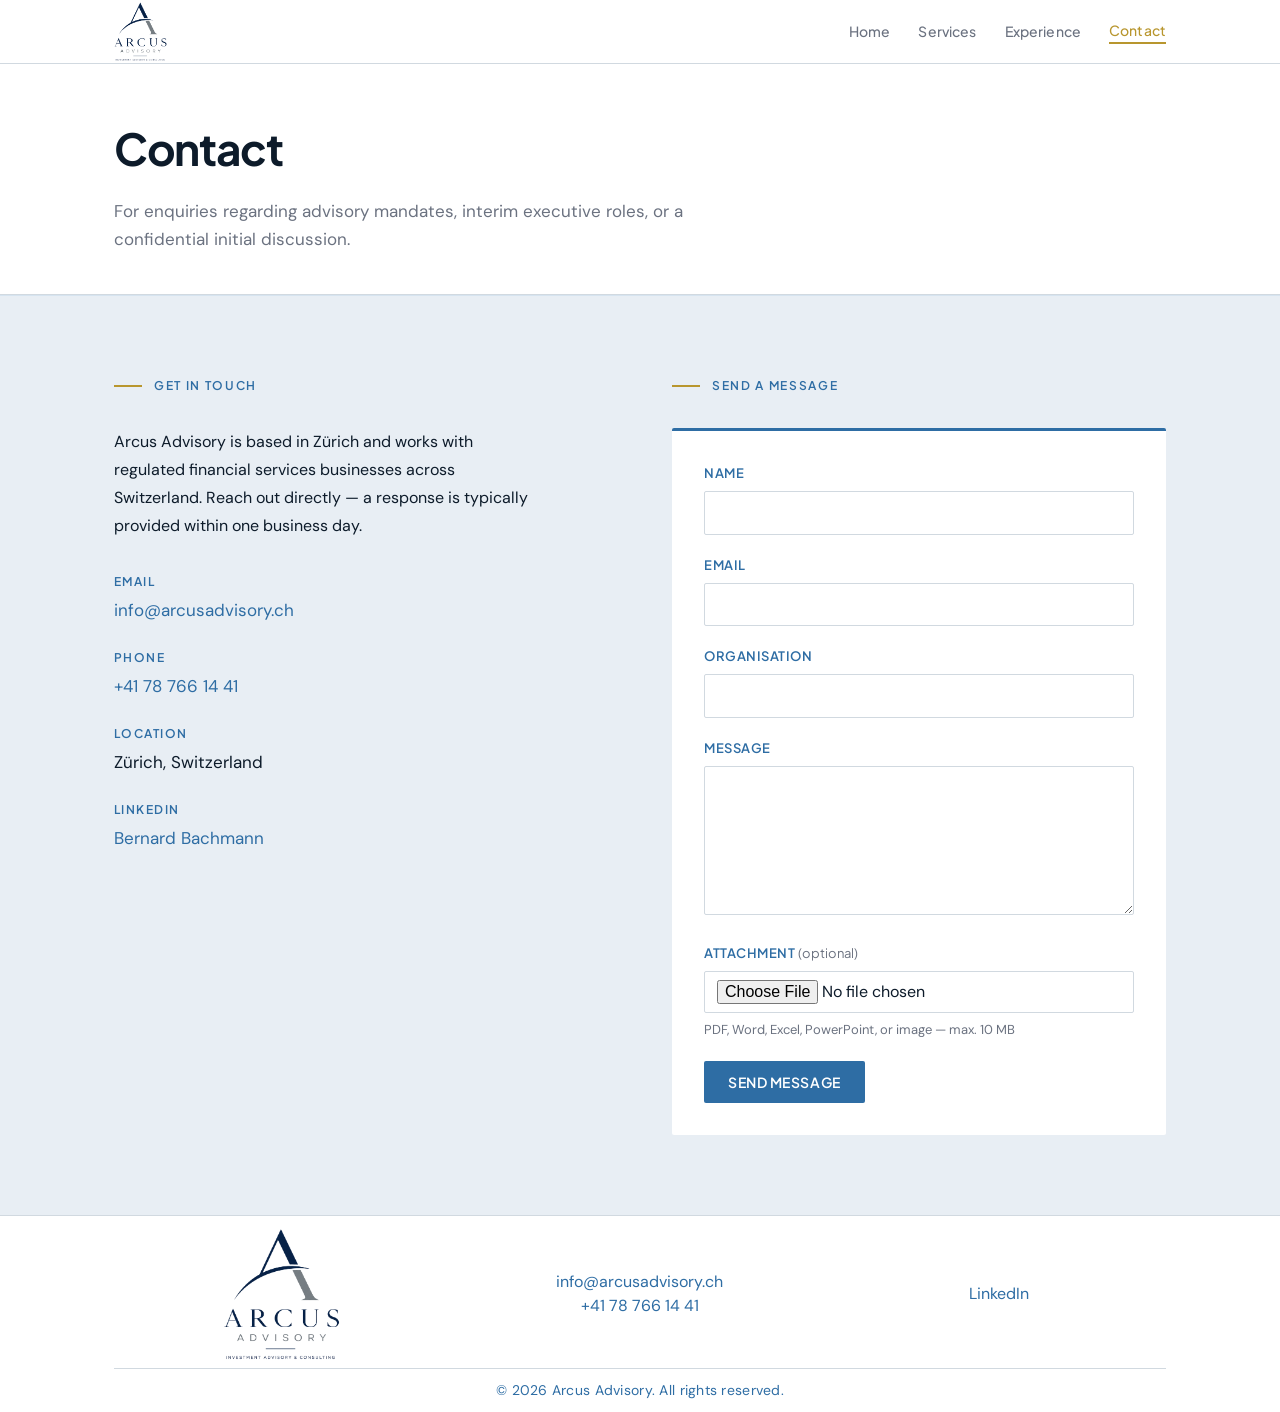
==== contact.html @ 30afb854 "Fix LinkedIn links across all site pages Update footer and contact LinkedIn URLs so visitors are dir" ====
<!DOCTYPE html>
<html lang="en">
<head>
  <meta charset="UTF-8">
  <meta name="viewport" content="width=device-width, initial-scale=1.0">
  <meta name="description" content="Contact Arcus Advisory — Investment advisory and interim executive services in Zürich, Switzerland.">
  <title>Contact — Arcus Advisory</title>
  <link rel="stylesheet" href="style.css">
</head>
<body>

  <header class="site-header">
    <div class="header-inner">
      <a href="index.html" class="logo-link" aria-label="Arcus Advisory — Home">
        <img src="arcus-logo.png" alt="Arcus Advisory" class="logo"
             onerror="this.style.display='none'; this.nextElementSibling.style.display='block';">
        <span class="logo-fallback" style="display:none;">Arcus Advisory</span>
      </a>
      <nav class="site-nav" aria-label="Main navigation">
        <a href="index.html">Home</a>
        <a href="services.html">Services</a>
        <a href="cv.html">Experience</a>
        <a href="contact.html" class="active">Contact</a>
      </nav>
    </div>
  </header>

  <main>

    <section class="contact-title-section">
      <div class="container">
        <h1 class="contact-title">Contact</h1>
        <p class="contact-subtitle">For enquiries regarding advisory mandates, interim executive roles, or a confidential initial discussion.</p>
      </div>
    </section>

    <section class="bg-pale">
      <div class="container">
        <div class="contact-grid">

          <div class="contact-details">
            <p class="section-label">Get in Touch</p>
            <p class="contact-intro">Arcus Advisory is based in Zürich and works with regulated financial services businesses across Switzerland. Reach out directly — a response is typically provided within one business day.</p>

            <dl class="contact-list">
              <div class="contact-item">
                <dt>Email</dt>
                <dd><a href="mailto:info@arcusadvisory.ch">info@arcusadvisory.ch</a></dd>
              </div>
              <div class="contact-item">
                <dt>Phone</dt>
                <dd><a href="tel:+41787661441">+41 78 766 14 41</a></dd>
              </div>
              <div class="contact-item">
                <dt>Location</dt>
                <dd>Zürich, Switzerland</dd>
              </div>
              <div class="contact-item">
                <dt>LinkedIn</dt>
                <dd><a href="https://www.linkedin.com/public-profile/settings/?trk=d_flagship3_profile_self_view_public_profile&lipi=urn%3Ali%3Apage%3Ad_flagship3_profile_view_base%3BTIDqqhVWRESHjg764VDdoQ%3D%3D" target="_blank" rel="noopener noreferrer">Bernard Bachmann</a></dd>
              </div>
            </dl>
          </div>

          <div class="contact-form-wrap">
            <p class="section-label">Send a Message</p>
            <form class="contact-form" id="contact-form" method="post" enctype="multipart/form-data" novalidate>
              <div class="form-row">
                <label for="name">Name</label>
                <input type="text" id="name" name="name" required autocomplete="name">
              </div>
              <div class="form-row">
                <label for="email">Email</label>
                <input type="email" id="email" name="email" required autocomplete="email">
              </div>
              <div class="form-row">
                <label for="organisation">Organisation</label>
                <input type="text" id="organisation" name="organisation" autocomplete="organization">
              </div>
              <div class="form-row">
                <label for="message">Message</label>
                <textarea id="message" name="message" rows="6" required></textarea>
              </div>
              <div class="form-row">
                <label for="attachment">Attachment <span class="form-optional">(optional)</span></label>
                <input type="file" id="attachment" name="attachment" accept=".pdf,.doc,.docx,.xls,.xlsx,.ppt,.pptx,.txt,.png,.jpg,.jpeg">
                <p class="form-hint">PDF, Word, Excel, PowerPoint, or image — max. 10 MB</p>
              </div>
              <p class="form-status" id="form-status" role="status" aria-live="polite" hidden></p>
              <button type="submit" class="form-submit" id="form-submit">Send message</button>
            </form>
          </div>

        </div>
      </div>
    </section>

  </main>

  <footer class="site-footer">
    <div class="container">
      <div class="footer-grid">
        <div class="footer-col">
          <img src="arcus-logo.png" alt="Arcus Advisory" class="logo"
               onerror="this.style.display='none'; this.nextElementSibling.style.display='block';">
          <span class="logo-fallback" style="display:none;">Arcus Advisory</span>
        </div>
        <div class="footer-col">
          <p><a href="mailto:info@arcusadvisory.ch">info@arcusadvisory.ch</a></p>
          <p><a href="tel:+41787661441">+41 78 766 14 41</a></p>
        </div>
        <div class="footer-col">
          <p><a href="https://www.linkedin.com/public-profile/settings/?trk=d_flagship3_profile_self_view_public_profile&lipi=urn%3Ali%3Apage%3Ad_flagship3_profile_view_base%3BTIDqqhVWRESHjg764VDdoQ%3D%3D" target="_blank" rel="noopener noreferrer">LinkedIn</a></p>
        </div>
      </div>
      <div class="footer-bottom">
        <p>© 2026 Arcus Advisory. All rights reserved.</p>
      </div>
    </div>
  </footer>

  <script>
    (function () {
      var endpoint = 'https://formsubmit.co/ajax/info@arcusadvisory.ch';
      var form = document.getElementById('contact-form');
      var submitBtn = document.getElementById('form-submit');
      var statusEl = document.getElementById('form-status');
      var fileInput = document.getElementById('attachment');
      var maxFileSize = 10 * 1024 * 1024;

      form.addEventListener('submit', function (e) {
        e.preventDefault();

        statusEl.hidden = true;
        statusEl.className = 'form-status';

        if (fileInput.files[0] && fileInput.files[0].size > maxFileSize) {
          showStatus('File must be 10 MB or smaller.', 'error');
          return;
        }

        var formData = new FormData(form);
        formData.append('_subject', 'Arcus Advisory — website enquiry');
        formData.append('_captcha', 'false');
        formData.append('_template', 'table');

        setLoading(true);

        fetch(endpoint, {
          method: 'POST',
          body: formData,
          headers: { Accept: 'application/json' }
        })
          .then(function (response) {
            return response.json().then(function (data) {
              if (response.ok && (data.success === 'true' || data.success === true)) {
                form.reset();
                showStatus('Thank you. Your message has been sent — we will respond within one business day.', 'success');
              } else {
                showStatus(data.message || 'Something went wrong. Please try again or email info@arcusadvisory.ch directly.', 'error');
              }
            });
          })
          .catch(function () {
            showStatus('Unable to send at this time. Please email info@arcusadvisory.ch directly.', 'error');
          })
          .finally(function () {
            setLoading(false);
          });
      });

      function showStatus(message, type) {
        statusEl.textContent = message;
        statusEl.className = 'form-status form-status--' + type;
        statusEl.hidden = false;
      }

      function setLoading(loading) {
        submitBtn.disabled = loading;
        submitBtn.textContent = loading ? 'Sending…' : 'Send message';
      }
    })();
  </script>

</body>
</html>
---- style.css ----
@import url('https://fonts.googleapis.com/css2?family=DM+Sans:ital,opsz,wght@0,9..40,400;0,9..40,500;0,9..40,600;1,9..40,400&family=Inter:wght@400;500;600&family=Plus+Jakarta+Sans:ital,wght@0,400;0,500;0,600;0,700;1,400&display=swap');

:root {
  --navy: #0D1B2A;
  --black: #000000;
  --steel: #2E6DA4;
  --steel-light: #4A8BC4;
  --pale: #E8EEF4;
  --pale-blue: #D6E4F0;
  --white: #FFFFFF;
  --gold: #B8962E;
  --gold-light: #D4AF5A;
  --grey-text: #6B7280;
  --grey-light: #9CA3AF;
  --rule: #D1D9E0;
}

*,
*::before,
*::after {
  box-sizing: border-box;
  margin: 0;
  padding: 0;
}

html {
  scroll-behavior: smooth;
}

body {
  font-family: 'DM Sans', sans-serif;
  font-weight: 400;
  font-size: 1rem;
  line-height: 1.65;
  color: var(--navy);
  background-color: var(--white);
  -webkit-font-smoothing: antialiased;
}

img {
  max-width: 100%;
  display: block;
}

a {
  color: var(--steel);
  text-decoration: none;
  transition: color 0.2s ease;
}

a:hover {
  color: var(--gold);
}

.container {
  max-width: 1100px;
  margin: 0 auto;
  padding-left: 24px;
  padding-right: 24px;
}

/* ── Typography ── */

.section-label {
  font-family: 'Plus Jakarta Sans', sans-serif;
  font-size: 0.75rem;
  font-weight: 600;
  letter-spacing: 0.14em;
  text-transform: uppercase;
  color: var(--steel);
  margin-bottom: 2rem;
  display: flex;
  align-items: center;
  gap: 0.75rem;
}

.section-label::before {
  content: '';
  display: block;
  width: 28px;
  height: 2px;
  background-color: var(--gold);
  flex-shrink: 0;
}

.credential-row {
  font-family: 'Plus Jakarta Sans', sans-serif;
  font-size: 0.75rem;
  font-weight: 600;
  letter-spacing: 0.12em;
  text-transform: uppercase;
  color: var(--steel);
}

.credential-row .sep {
  color: var(--gold);
}

/* ── Header ── */

.site-header {
  position: sticky;
  top: 0;
  z-index: 100;
  background-color: var(--white);
  height: 64px;
  border-bottom: 1px solid var(--rule);
}

.header-inner {
  max-width: 1100px;
  margin: 0 auto;
  padding: 0 24px;
  height: 100%;
  display: flex;
  align-items: center;
  justify-content: space-between;
}

.logo-link {
  display: flex;
  align-items: center;
  flex-shrink: 0;
}

.logo-link:hover {
  opacity: 0.88;
}

img.logo {
  height: 60px;
  width: auto;
  object-fit: contain;
  filter: none;
}
/* Logo shown in original colors on white header. */

.logo-fallback {
  font-family: 'Plus Jakarta Sans', sans-serif;
  font-size: 1rem;
  font-weight: 600;
  color: var(--navy);
  letter-spacing: 0.04em;
  text-transform: uppercase;
}

.site-nav {
  display: flex;
  align-items: center;
  gap: 1.75rem;
}

.site-nav a {
  font-family: 'Plus Jakarta Sans', sans-serif;
  font-size: 0.875rem;
  font-weight: 500;
  color: var(--grey-text);
  letter-spacing: 0.01em;
}

.site-nav a:hover {
  color: var(--navy);
}

.site-nav a.active {
  color: var(--gold);
  box-shadow: inset 0 -2px 0 var(--gold);
  padding-bottom: 2px;
}

.site-nav .nav-disabled {
  font-family: 'Plus Jakarta Sans', sans-serif;
  font-size: 0.875rem;
  font-weight: 500;
  color: #B8BEC8;
  cursor: default;
  letter-spacing: 0.01em;
}

/* ── Sections ── */

section {
  padding: 80px 0;
}

section.bg-pale {
  background-color: var(--pale);
  border-top: 1px solid var(--pale-blue);
}

section.offer-section {
  padding: calc(80px - 1cm) 0;
}

section.offer-section--bg {
  position: relative;
  overflow: hidden;
  background-color: var(--white);
  border-top: none;
}

section.offer-section--bg::after {
  content: '';
  position: absolute;
  inset: 0;
  background-image: url('zuri-west.jpg');
  background-size: 120%;
  background-position: center 36%;
  background-repeat: no-repeat;
  filter: grayscale(1) brightness(1.12) contrast(1.2);
  z-index: 0;
}

section.offer-section--bg::before {
  content: '';
  position: absolute;
  inset: 0;
  z-index: 1;
  background: rgba(255, 255, 255, 0.08);
}

section.offer-section--bg .container {
  position: relative;
  z-index: 2;
}

section.bg-white {
  background-color: var(--white);
}

/* ── Hero ── */

.hero-clean {
  background-color: var(--white);
  padding: calc(28px + 1cm) 0 calc(20px + 1cm);
  border-bottom: 1px solid var(--rule);
}

.hero-inner {
  display: grid;
  grid-template-columns: repeat(3, 1fr);
  gap: 1.1rem;
  align-items: center;
}

.hero-logo-col {
  display: flex;
  align-items: center;
  justify-content: flex-start;
  grid-column: 1;
  padding-right: calc(1.5rem + 0.5cm);
}

.hero-logo {
  width: 100%;
  max-width: 364px;
  height: auto;
  object-fit: contain;
  object-position: left center;
}

.hero-logo-fallback {
  font-family: 'Inter', sans-serif;
  font-size: clamp(2rem, 4vw, 3rem);
  font-weight: 600;
  color: var(--gold);
  letter-spacing: -0.02em;
}

.hero-content-col {
  grid-column: 2 / 4;
  padding-right: 0;
  padding-left: calc(1.5rem + 0.5cm);
}

.hero-intro {
  font-family: 'Inter', sans-serif;
  font-size: clamp(1.1875rem, 2.35vw, 1.4375rem);
  font-weight: 400;
  line-height: 1.75;
  color: var(--grey-text);
  text-align: justify;
  hyphens: none;
  -webkit-hyphens: none;
  -ms-hyphens: none;
}

.hero-emphasis {
  font-weight: 700;
  color: var(--navy);
}

@media (prefers-reduced-motion: no-preference) {
  .hero-logo-col {
    animation: fadeInUp 0.8s ease both;
  }

  .hero-content-col {
    animation: fadeInUp 0.8s ease 0.15s both;
  }
}

@keyframes fadeInUp {
  from {
    opacity: 0;
    transform: translateY(20px);
  }
  to {
    opacity: 1;
    transform: translateY(0);
  }
}

/* ── Offer columns ── */

.offer-grid {
  display: grid;
  grid-template-columns: repeat(3, 1fr);
  gap: 1.1rem;
}

.offer-col {
  background: var(--white);
  padding: 2.2rem 1.5rem;
  border: 0.5px solid #b8c0ca;
  border-radius: 2px;
  display: flex;
  flex-direction: column;
  min-height: 460px;
}

.offer-col:nth-child(2) {
  border-color: #b8c0ca;
}

.offer-col h3 {
  font-family: 'Plus Jakarta Sans', sans-serif;
  font-size: 1.45rem;
  font-weight: 600;
  color: var(--navy);
  margin-bottom: 1rem;
  letter-spacing: -0.01em;
  min-height: 3.3rem;
  line-height: 1.3;
}

.offer-icon {
  width: 50px;
  height: 50px;
  margin-bottom: 1.25rem;
  color: var(--steel);
}

.offer-col:nth-child(2) .offer-icon {
  color: var(--gold);
}

.offer-col:nth-child(3) .offer-icon {
  color: var(--steel-light);
}

.offer-col ul {
  list-style: none;
  margin-top: 0.25rem;
}

.offer-col li {
  font-size: 1rem;
  color: var(--navy);
  padding: 0.35rem 0;
  padding-left: 1rem;
  position: relative;
  line-height: 1.45;
}

.offer-col li::before {
  content: '·';
  position: absolute;
  left: 0;
  color: var(--gold);
  font-weight: 700;
  font-size: 1.35rem;
  line-height: 1;
  top: 0.15rem;
}

/* ── Why Me ── */

.why-list {
  list-style: none;
}

.why-list li {
  border-left: 3px solid var(--steel);
  padding-left: 1.5rem;
  margin-bottom: 2rem;
  font-size: 1.0625rem;
  line-height: 1.7;
  color: var(--navy);
}

.why-list li:nth-child(even) {
  border-left-color: var(--gold);
}

.why-list li:last-child {
  margin-bottom: 0;
}

.accent {
  color: var(--gold);
  font-weight: 600;
}

/* ── How I Work ── */

.how-text {
  font-size: 1.0625rem;
  line-height: 1.75;
  color: var(--navy);
  max-width: 720px;
  margin-bottom: 1.5rem;
}

.text-link {
  font-family: 'Plus Jakarta Sans', sans-serif;
  font-size: 0.9375rem;
  font-weight: 600;
  color: var(--steel);
  border-bottom: 1px solid var(--gold);
  transition: color 0.2s ease, border-color 0.2s ease;
}

.text-link:hover {
  color: var(--gold);
  border-bottom-color: var(--steel);
}

/* ── Footer ── */

.site-footer {
  background-color: var(--white);
  color: var(--steel);
  padding: 12px 0 0;
  border-top: 1px solid var(--rule);
}

.footer-grid {
  display: grid;
  grid-template-columns: 1fr 1fr 1fr;
  gap: 1.5rem;
  padding-bottom: 8px;
  align-items: center;
}

.footer-grid--home {
  display: grid;
  grid-template-columns: repeat(4, 1fr);
  align-items: center;
  justify-items: center;
  gap: 1.5rem;
}

.footer-item {
  display: flex;
  align-items: center;
  justify-content: center;
  text-align: center;
  font-size: 1rem;
  line-height: 1.45;
}

.footer-item a {
  color: var(--steel);
  white-space: nowrap;
}

.footer-item a:hover {
  color: var(--navy);
}

.footer-logo {
  flex-shrink: 0;
}

footer img.logo {
  height: 132px;
  filter: none;
}

.footer-tagline {
  font-size: 0.8125rem;
  color: var(--steel);
  margin-top: 0;
  letter-spacing: 0.02em;
}

.footer-col p,
.footer-col a {
  font-size: 1rem;
  color: var(--steel);
  line-height: 1.45;
  white-space: nowrap;
}

.footer-col {
  display: flex;
  flex-direction: column;
  justify-content: center;
  align-items: center;
  text-align: center;
}

.footer-col a:hover {
  color: var(--navy);
}

.footer-bottom {
  border-top: 1px solid var(--rule);
  padding: 10px 0;
  text-align: center;
  font-size: 0.875rem;
  color: var(--steel);
  letter-spacing: 0.02em;
  white-space: nowrap;
}

/* ── Services Page ── */

.services-title-section {
  padding: 48px 0 40px;
  background-color: var(--white);
  border-bottom: 1px solid var(--rule);
}

.services-title {
  font-family: 'Plus Jakarta Sans', sans-serif;
  font-size: clamp(2rem, 4vw, 2.75rem);
  font-weight: 700;
  letter-spacing: -0.03em;
  color: var(--navy);
  margin-bottom: 0.75rem;
}

.services-subtitle {
  font-size: 1.0625rem;
  color: var(--grey-text);
  max-width: 720px;
  line-height: 1.7;
}

.services-overview-section {
  padding: 48px 0;
  background-image:
    linear-gradient(
      to bottom,
      rgba(255, 255, 255, 0.8),
      rgba(255, 255, 255, 0.8)
    ),
    url('stairs.jpg');
  background-size: cover;
  background-position: center 46%;
  background-repeat: no-repeat;
}

.services-overview {
  list-style: none;
  counter-reset: service-counter;
  max-width: 900px;
}

.services-overview li {
  counter-increment: service-counter;
  border-bottom: 1px solid var(--rule);
  padding: 0.85rem 0;
  display: flex;
  align-items: baseline;
  gap: 1rem;
}

.services-overview li:first-child {
  border-top: 1px solid var(--rule);
}

.services-overview li::before {
  content: counter(service-counter, decimal-leading-zero);
  font-family: 'Plus Jakarta Sans', sans-serif;
  font-size: 0.8125rem;
  font-weight: 600;
  color: var(--steel);
  flex-shrink: 0;
  width: 1.5rem;
}

.services-overview a {
  font-size: 1rem;
  color: var(--navy);
  line-height: 1.5;
}

.services-overview a:hover {
  color: var(--steel);
}

.service-block {
  padding: 2.25rem 0;
  border-bottom: 1px solid var(--rule);
  scroll-margin-top: 80px;
}

.service-block:first-of-type {
  padding-top: 0;
}

.service-block:last-of-type {
  border-bottom: none;
}

.service-name {
  font-family: 'Plus Jakarta Sans', sans-serif;
  font-size: 1.25rem;
  font-weight: 600;
  color: var(--navy);
  letter-spacing: -0.01em;
  margin-bottom: 0.75rem;
}

.service-body {
  font-size: 1rem;
  line-height: 1.75;
  color: var(--navy);
  max-width: 900px;
}

.services-cta {
  margin-top: 2.5rem;
  font-size: 1rem;
  color: var(--grey-text);
}

/* ── Contact Page ── */

.contact-title-section {
  padding: 48px 0 40px;
  background-color: var(--white);
  border-bottom: 1px solid var(--rule);
}

.contact-title {
  font-family: 'Plus Jakarta Sans', sans-serif;
  font-size: clamp(2rem, 4vw, 2.75rem);
  font-weight: 700;
  letter-spacing: -0.03em;
  color: var(--navy);
  margin-bottom: 0.75rem;
}

.contact-subtitle {
  font-size: 1.0625rem;
  color: var(--grey-text);
  max-width: 640px;
  line-height: 1.7;
}

.contact-grid {
  display: grid;
  grid-template-columns: 1fr 1fr;
  gap: 4rem;
  align-items: start;
}

.contact-intro {
  font-size: 1rem;
  line-height: 1.75;
  color: var(--navy);
  margin-bottom: 2rem;
  max-width: 420px;
}

.contact-list {
  display: flex;
  flex-direction: column;
  gap: 1.5rem;
}

.contact-item dt {
  font-family: 'Plus Jakarta Sans', sans-serif;
  font-size: 0.75rem;
  font-weight: 600;
  letter-spacing: 0.12em;
  text-transform: uppercase;
  color: var(--steel);
  margin-bottom: 0.25rem;
}

.contact-item dd {
  font-size: 1.0625rem;
  color: var(--navy);
}

.contact-item a {
  color: var(--steel);
}

.contact-item a:hover {
  color: var(--gold);
}

.contact-form {
  background: var(--white);
  padding: 2rem;
  border-top: 3px solid var(--steel);
  border-radius: 2px;
}

.form-row {
  margin-bottom: 1.25rem;
}

.form-row label {
  display: block;
  font-family: 'Plus Jakarta Sans', sans-serif;
  font-size: 0.8125rem;
  font-weight: 600;
  letter-spacing: 0.04em;
  text-transform: uppercase;
  color: var(--steel);
  margin-bottom: 0.4rem;
}

.form-row input,
.form-row textarea,
.form-row input[type="file"] {
  width: 100%;
  font-family: 'DM Sans', sans-serif;
  font-size: 1rem;
  color: var(--navy);
  background: var(--white);
  border: 1px solid var(--rule);
  border-radius: 2px;
  padding: 0.65rem 0.75rem;
  transition: border-color 0.2s ease;
}

.form-row input[type="file"] {
  padding: 0.5rem 0.75rem;
  cursor: pointer;
}

.form-optional {
  font-weight: 400;
  text-transform: none;
  letter-spacing: 0;
  color: var(--grey-text);
}

.form-hint {
  font-size: 0.8125rem;
  color: var(--grey-text);
  margin-top: 0.4rem;
}

.form-status {
  font-size: 0.9375rem;
  line-height: 1.6;
  margin-bottom: 1rem;
  padding: 0.75rem 1rem;
  border-radius: 2px;
}

.form-status--success {
  color: var(--navy);
  background-color: var(--pale);
  border-left: 3px solid var(--steel);
}

.form-status--error {
  color: var(--navy);
  background-color: #FEF2F2;
  border-left: 3px solid #C53030;
}

.form-row input:focus,
.form-row textarea:focus {
  outline: none;
  border-color: var(--steel);
}

.form-row textarea {
  resize: vertical;
  min-height: 140px;
}

.form-submit {
  font-family: 'Plus Jakarta Sans', sans-serif;
  font-size: 0.875rem;
  font-weight: 600;
  letter-spacing: 0.04em;
  text-transform: uppercase;
  color: var(--white);
  background-color: var(--steel);
  border: none;
  border-radius: 2px;
  padding: 0.75rem 1.5rem;
  cursor: pointer;
  transition: background-color 0.2s ease;
}

.form-submit:hover {
  background-color: var(--navy);
}

.form-submit:disabled {
  opacity: 0.65;
  cursor: not-allowed;
}

.form-submit:disabled:hover {
  background-color: var(--steel);
}

/* ── CV Page ── */

.cv-title-section {
  padding: 64px 0 48px;
  background-color: var(--white);
  border-bottom: 3px solid var(--steel);
}

.cv-title-grid {
  display: grid;
  grid-template-columns: 65% 35%;
  gap: 2rem;
  align-items: center;
}

.cv-name {
  font-family: 'Plus Jakarta Sans', sans-serif;
  font-size: clamp(2.25rem, 4.5vw, 3.5rem);
  font-weight: 700;
  letter-spacing: -0.03em;
  color: var(--navy);
  margin-bottom: 0.5rem;
}

.cv-subline {
  font-size: 1.125rem;
  font-weight: 500;
  color: var(--steel);
  margin-bottom: 1rem;
}

.cv-credentials {
  margin-bottom: 0.75rem;
}

.cv-location {
  font-size: 0.9375rem;
  color: var(--grey-text);
}

img.profile {
  width: 180px;
  height: 220px;
  object-fit: cover;
  object-position: center top;
  border-radius: 2px;
  display: block;
  margin-left: auto;
  border-bottom: 3px solid var(--gold);
}

.cv-summary-text {
  font-size: 1.0625rem;
  line-height: 1.75;
  color: var(--navy);
  max-width: 900px;
}

.cv-summary-section {
  border-top: none;
  background-image:
    linear-gradient(
      to bottom,
      rgba(255, 255, 255, 0.8),
      rgba(255, 255, 255, 0.8)
    ),
    url('parking.jpg');
  background-size: cover;
  background-position: center 52%;
  background-repeat: no-repeat;
}

.experience-block {
  padding: 2.5rem 0;
  border-bottom: 1px solid var(--rule);
}

.experience-block:first-of-type {
  padding-top: 0;
}

.experience-block:last-of-type {
  border-bottom: none;
}

.exp-top-row {
  display: flex;
  justify-content: space-between;
  align-items: flex-start;
  gap: 1.5rem;
  margin-bottom: 0.5rem;
}

.exp-company {
  font-family: 'Plus Jakarta Sans', sans-serif;
  font-size: 1.25rem;
  font-weight: 600;
  color: var(--navy);
  letter-spacing: -0.01em;
}

.exp-role {
  font-size: 0.9375rem;
  font-weight: 500;
  color: var(--steel);
  margin-top: 0.2rem;
}

.exp-dates {
  font-size: 0.875rem;
  font-weight: 500;
  color: var(--gold);
  white-space: nowrap;
  flex-shrink: 0;
  text-align: right;
}

.exp-function {
  font-size: 0.75rem;
  font-weight: 500;
  letter-spacing: 0.12em;
  text-transform: uppercase;
  color: var(--grey-text);
  margin-bottom: 1rem;
}

.exp-body {
  font-size: 0.9375rem;
  line-height: 1.7;
  color: var(--navy);
  margin-bottom: 1.25rem;
  max-width: 820px;
}

.skill-tags {
  display: flex;
  flex-wrap: wrap;
  gap: 0.5rem;
}

.skill-tag {
  font-size: 0.75rem;
  font-weight: 500;
  color: var(--steel);
  border: 1px solid var(--steel);
  border-radius: 4px;
  padding: 0.25rem 0.625rem;
  background: var(--pale);
}

.skill-tag:nth-child(odd) {
  border-color: var(--gold);
  color: var(--navy);
  background: rgba(184, 150, 46, 0.08);
}

.qual-table {
  width: 100%;
  border-collapse: collapse;
}

.qual-table tr {
  border-bottom: 1px solid var(--rule);
}

.qual-table tr:last-child {
  border-bottom: none;
}

.qual-table td {
  padding: 1rem 0;
  font-size: 0.9375rem;
  vertical-align: middle;
}

.qual-name {
  color: var(--navy);
  width: 40%;
}

.qual-institution {
  color: var(--grey-text);
  width: 40%;
}

.qual-year {
  color: var(--gold);
  font-weight: 600;
  text-align: right;
  width: 20%;
}

/* ── Responsive ── */

@media (max-width: 900px) {
  .hero-inner {
    grid-template-columns: 1fr;
    gap: 2.5rem;
    text-align: center;
  }

  .hero-logo-col,
  .hero-content-col {
    grid-column: 1;
  }

  .hero-logo {
    max-width: 210px;
    margin-left: 0;
  }

  .hero-logo-col {
    justify-content: flex-start;
    margin-left: 0;
  }

  .hero-content-col {
    padding-right: 0;
    padding-left: 0;
  }

  .hero-intro {
    text-align: left;
  }

  .contact-grid {
    grid-template-columns: 1fr;
    gap: 3rem;
  }

  .contact-intro {
    max-width: none;
  }
}

@media (max-width: 768px) {
  .site-header {
    height: 56px;
  }

  img.logo {
    height: 48px;
  }

  footer img.logo {
    height: 104px;
  }

  section {
    padding: 48px 0;
  }

  section.offer-section {
    padding: calc(48px - 1cm) 0;
  }

  .hero-clean {
    padding: calc(20px + 1cm) 0 calc(14px + 1cm);
  }

  .hero-logo {
    max-width: 182px;
  }

  .site-nav {
    gap: 1rem;
  }

  .site-nav a,
  .site-nav .nav-disabled {
    font-size: 0.8125rem;
  }

  .offer-grid {
    grid-template-columns: 1fr;
    gap: 2rem;
  }

  .footer-grid {
    grid-template-columns: 1fr;
    gap: 2rem;
  }

  .footer-grid--home {
    grid-template-columns: repeat(2, 1fr);
    gap: 1.25rem;
  }

  .footer-item a {
    white-space: normal;
  }

  .exp-top-row {
    flex-direction: column;
    gap: 0.25rem;
  }

  .exp-dates {
    text-align: left;
  }

  .qual-table td {
    display: block;
    width: 100%;
    padding: 0.25rem 0;
  }

  .qual-table tr {
    display: block;
    padding: 1rem 0;
  }

  .qual-year {
    text-align: left;
    padding-bottom: 0;
  }
}

@media (max-width: 640px) {
  .cv-title-grid {
    grid-template-columns: 1fr;
  }

  .cv-photo-col {
    order: 2;
    display: flex;
    justify-content: center;
  }

  img.profile {
    width: 120px;
    height: 146px;
    margin-left: 0;
    margin-right: 0;
  }
}
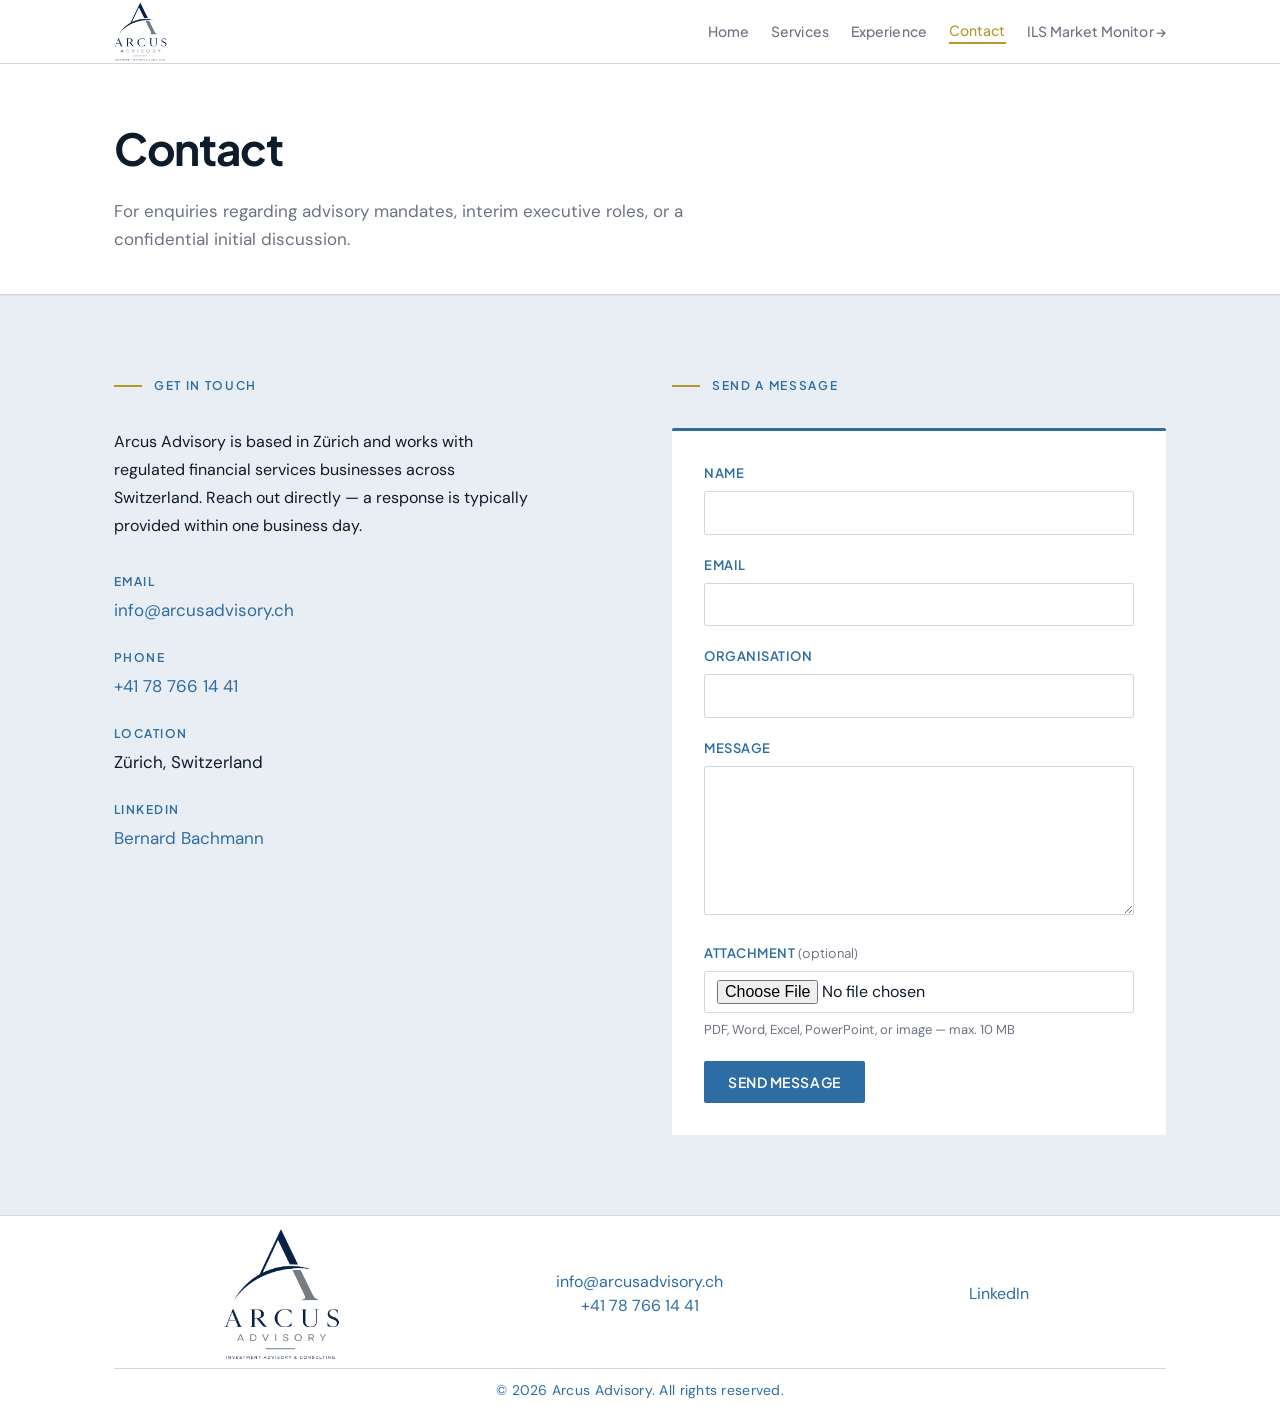
==== commit 946a08a7: "Add ILS Market Monitor to the main navigation Link the new tab to the Vercel app so visitors can ope" ====
--- a/contact.html
+++ b/contact.html
@@ -21,6 +21,7 @@
         <a href="services.html">Services</a>
         <a href="cv.html">Experience</a>
         <a href="contact.html" class="active">Contact</a>
+        <a href="https://arcus-ils-monitor-bernie-bachmanns-projects.vercel.app" target="_blank" rel="noopener noreferrer">ILS Market Monitor →</a>
       </nav>
     </div>
   </header>
@@ -57,7 +58,7 @@
               </div>
               <div class="contact-item">
                 <dt>LinkedIn</dt>
-                <dd><a href="https://www.linkedin.com/public-profile/settings/?trk=d_flagship3_profile_self_view_public_profile&lipi=urn%3Ali%3Apage%3Ad_flagship3_profile_view_base%3BTIDqqhVWRESHjg764VDdoQ%3D%3D" target="_blank" rel="noopener noreferrer">Bernard Bachmann</a></dd>
+                <dd><a href="https://www.linkedin.com/in/bernard-bachmann/" target="_blank" rel="noopener noreferrer">Bernard Bachmann</a></dd>
               </div>
             </dl>
           </div>
@@ -110,7 +111,7 @@
           <p><a href="tel:+41787661441">+41 78 766 14 41</a></p>
         </div>
         <div class="footer-col">
-          <p><a href="https://www.linkedin.com/public-profile/settings/?trk=d_flagship3_profile_self_view_public_profile&lipi=urn%3Ali%3Apage%3Ad_flagship3_profile_view_base%3BTIDqqhVWRESHjg764VDdoQ%3D%3D" target="_blank" rel="noopener noreferrer">LinkedIn</a></p>
+          <p><a href="https://www.linkedin.com/in/bernard-bachmann/" target="_blank" rel="noopener noreferrer">LinkedIn</a></p>
         </div>
       </div>
       <div class="footer-bottom">
--- a/style.css
+++ b/style.css
@@ -147,7 +147,7 @@
 .site-nav {
   display: flex;
   align-items: center;
-  gap: 1.75rem;
+  gap: 1.35rem;
 }
 
 .site-nav a {
@@ -189,7 +189,7 @@
 }
 
 section.offer-section {
-  padding: calc(80px - 1cm) 0;
+  padding: calc(100px + 1cm) 0;
 }
 
 section.offer-section--bg {
@@ -316,17 +316,19 @@
 .offer-grid {
   display: grid;
   grid-template-columns: repeat(3, 1fr);
-  gap: 1.1rem;
+  gap: 2.25rem;
+  max-width: 960px;
+  margin: 0;
 }
 
 .offer-col {
   background: var(--white);
-  padding: 2.2rem 1.5rem;
+  padding: 2.8rem 1.75rem;
   border: 0.5px solid #b8c0ca;
   border-radius: 2px;
   display: flex;
   flex-direction: column;
-  min-height: 460px;
+  min-height: 540px;
 }
 
 .offer-col:nth-child(2) {
@@ -824,7 +826,7 @@
 .cv-title-section {
   padding: 64px 0 48px;
   background-color: var(--white);
-  border-bottom: 3px solid var(--steel);
+  border-bottom: none;
 }
 
 .cv-title-grid {
@@ -877,15 +879,16 @@
   max-width: 900px;
 }
 
-.cv-summary-section {
+section.bg-pale.cv-summary-section {
   border-top: none;
+  background-color: transparent;
   background-image:
     linear-gradient(
       to bottom,
       rgba(255, 255, 255, 0.8),
       rgba(255, 255, 255, 0.8)
     ),
-    url('parking.jpg');
+    url('swissmill.jpg');
   background-size: cover;
   background-position: center 52%;
   background-repeat: no-repeat;
@@ -1072,7 +1075,7 @@
   }
 
   section.offer-section {
-    padding: calc(48px - 1cm) 0;
+    padding: calc(72px + 0.5cm) 0;
   }
 
   .hero-clean {
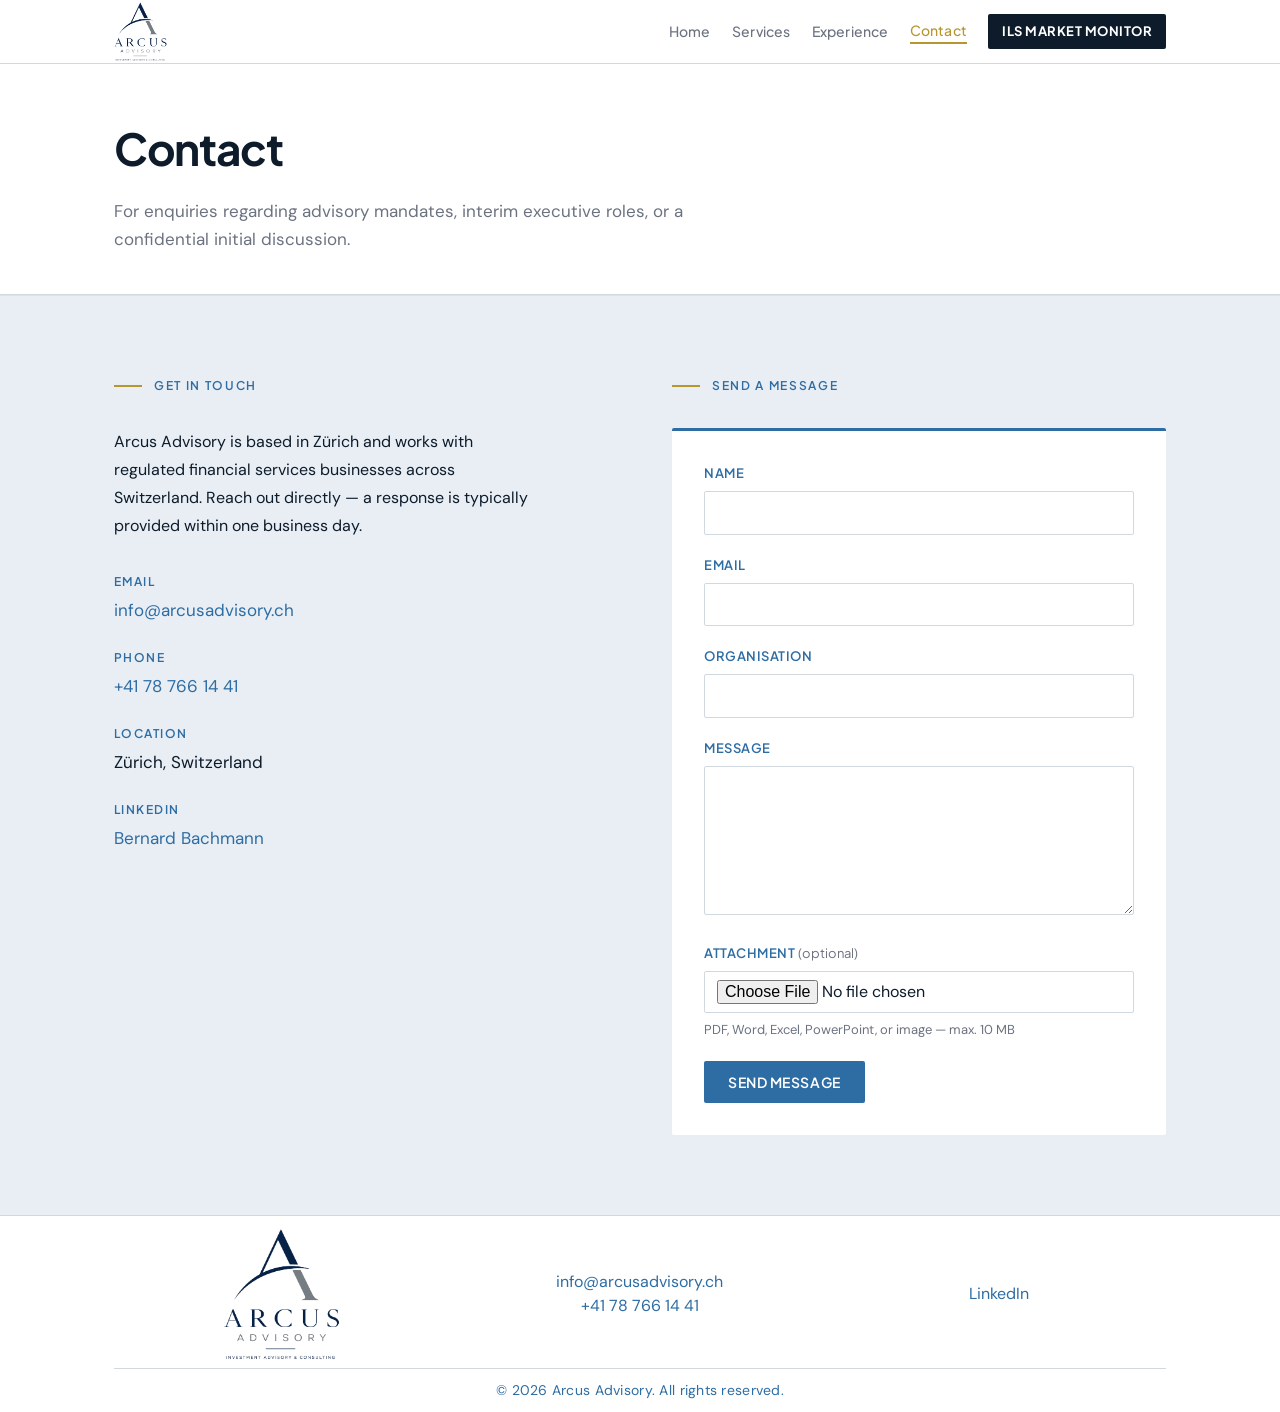
==== commit a11c7bf9: "Make ILS Market Monitor a prominent nav button Drop the arrow and style the tab as a navy call-to-ac" ====
--- a/contact.html
+++ b/contact.html
@@ -21,7 +21,7 @@
         <a href="services.html">Services</a>
         <a href="cv.html">Experience</a>
         <a href="contact.html" class="active">Contact</a>
-        <a href="https://arcus-ils-monitor-bernie-bachmanns-projects.vercel.app" target="_blank" rel="noopener noreferrer">ILS Market Monitor →</a>
+        <a href="https://arcus-ils-monitor-bernie-bachmanns-projects.vercel.app" class="nav-cta" target="_blank" rel="noopener noreferrer">ILS Market Monitor</a>
       </nav>
     </div>
   </header>
--- a/style.css
+++ b/style.css
@@ -177,6 +177,23 @@
   letter-spacing: 0.01em;
 }
 
+.site-nav a.nav-cta {
+  background-color: var(--navy);
+  color: var(--white);
+  font-weight: 700;
+  font-size: 0.8125rem;
+  letter-spacing: 0.04em;
+  text-transform: uppercase;
+  padding: 0.45rem 0.85rem;
+  border-radius: 2px;
+  box-shadow: none;
+}
+
+.site-nav a.nav-cta:hover {
+  background-color: var(--steel);
+  color: var(--white);
+}
+
 /* ── Sections ── */
 
 section {
@@ -1095,6 +1112,11 @@
     font-size: 0.8125rem;
   }
 
+  .site-nav a.nav-cta {
+    font-size: 0.6875rem;
+    padding: 0.35rem 0.65rem;
+  }
+
   .offer-grid {
     grid-template-columns: 1fr;
     gap: 2rem;
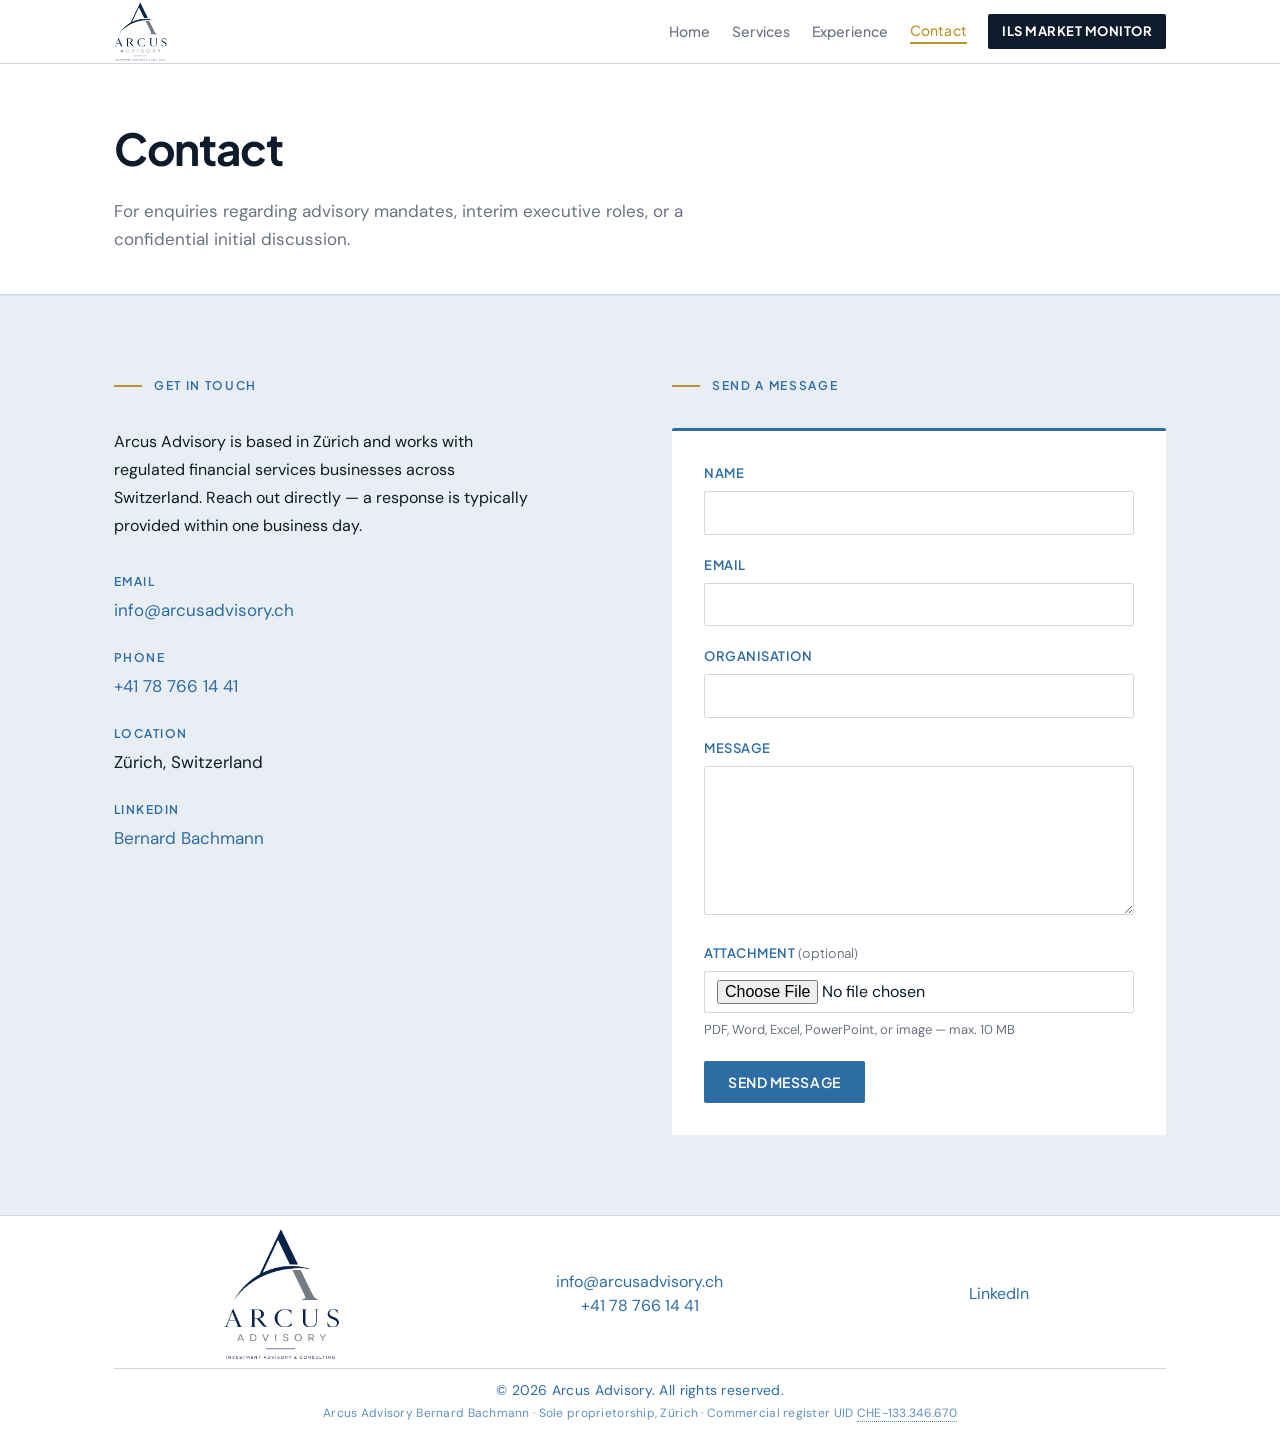
==== commit 069e18ca: "Add commercial register line (UID CHE-133.346.670) to footer Co-Authored-By: Claude Opus 5.5 <norepl" ====
--- a/contact.html
+++ b/contact.html
@@ -21,7 +21,7 @@
         <a href="services.html">Services</a>
         <a href="cv.html">Experience</a>
         <a href="contact.html" class="active">Contact</a>
-        <a href="https://arcus-ils-monitor-bernie-bachmanns-projects.vercel.app" class="nav-cta" target="_blank" rel="noopener noreferrer">ILS Market Monitor</a>
+        <a href="/ils-monitor" class="nav-cta" target="_blank" rel="noopener noreferrer">ILS Market Monitor</a>
       </nav>
     </div>
   </header>
@@ -116,6 +116,7 @@
       </div>
       <div class="footer-bottom">
         <p>© 2026 Arcus Advisory. All rights reserved.</p>
+        <p class="footer-legal">Arcus Advisory Bernard Bachmann · Sole proprietorship, Zürich · Commercial register UID <a href="https://www.uid.admin.ch/Detail.aspx?uid_id=CHE133346670" target="_blank" rel="noopener noreferrer">CHE-133.346.670</a></p>
       </div>
     </div>
   </footer>
--- a/style.css
+++ b/style.css
@@ -334,7 +334,6 @@
   display: grid;
   grid-template-columns: repeat(3, 1fr);
   gap: 2.25rem;
-  max-width: 960px;
   margin: 0;
 }
 
@@ -361,6 +360,10 @@
   letter-spacing: -0.01em;
   min-height: 3.3rem;
   line-height: 1.3;
+}
+
+.offer-title-keep {
+  white-space: nowrap;
 }
 
 .offer-icon {
@@ -542,6 +545,23 @@
   color: var(--steel);
   letter-spacing: 0.02em;
   white-space: nowrap;
+}
+
+.footer-bottom .footer-legal {
+  margin-top: 2px;
+  font-size: 0.75rem;
+  opacity: 0.75;
+  white-space: normal;
+}
+
+.footer-bottom .footer-legal a {
+  color: inherit;
+  text-decoration: none;
+  border-bottom: 1px dotted currentColor;
+}
+
+.footer-bottom .footer-legal a:hover {
+  color: var(--navy);
 }
 
 /* ── Services Page ── */
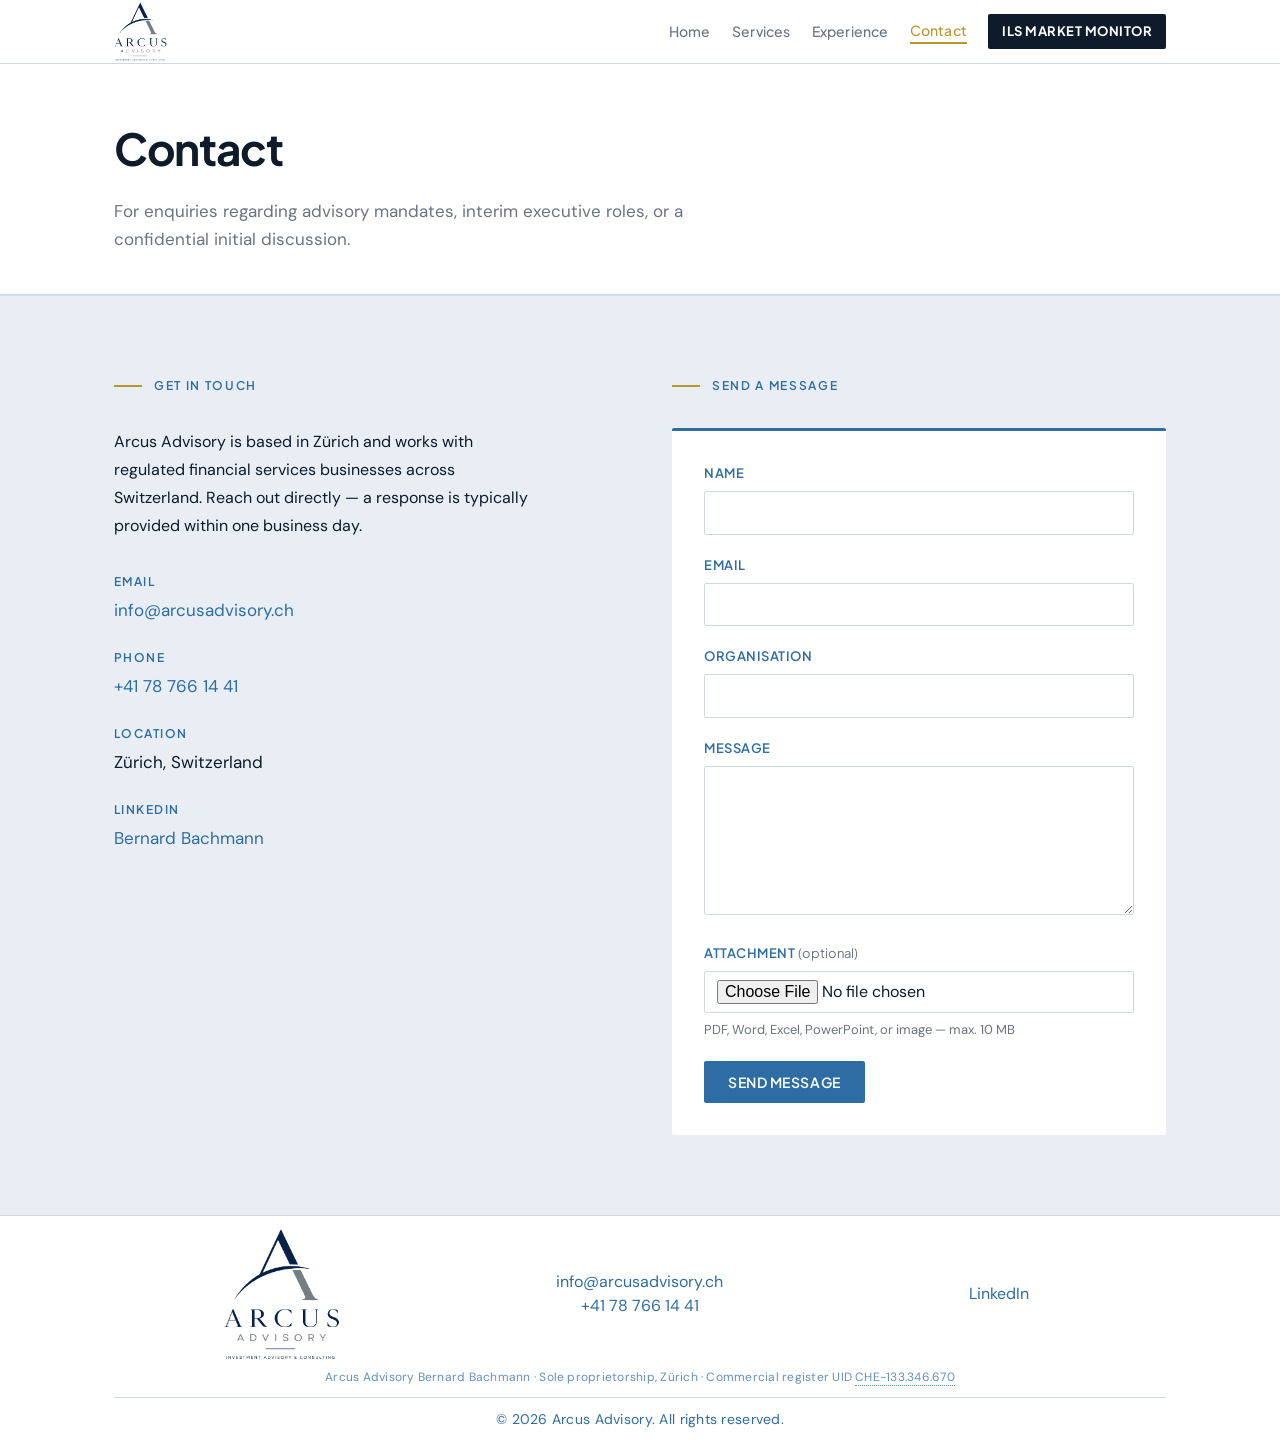
==== commit bf607fef: "Move register line above footer rule, centred under contact links Co-Authored-By: Claude Opus 5.5 <n" ====
--- a/contact.html
+++ b/contact.html
@@ -114,9 +114,11 @@
           <p><a href="https://www.linkedin.com/in/bernard-bachmann/" target="_blank" rel="noopener noreferrer">LinkedIn</a></p>
         </div>
       </div>
+      <div class="footer-legal">
+        <p>Arcus Advisory Bernard Bachmann · Sole proprietorship, Zürich · Commercial register UID <a href="https://www.uid.admin.ch/Detail.aspx?uid_id=CHE133346670" target="_blank" rel="noopener noreferrer">CHE-133.346.670</a></p>
+      </div>
       <div class="footer-bottom">
         <p>© 2026 Arcus Advisory. All rights reserved.</p>
-        <p class="footer-legal">Arcus Advisory Bernard Bachmann · Sole proprietorship, Zürich · Commercial register UID <a href="https://www.uid.admin.ch/Detail.aspx?uid_id=CHE133346670" target="_blank" rel="noopener noreferrer">CHE-133.346.670</a></p>
       </div>
     </div>
   </footer>
--- a/style.css
+++ b/style.css
@@ -547,20 +547,26 @@
   white-space: nowrap;
 }
 
-.footer-bottom .footer-legal {
-  margin-top: 2px;
+.footer-legal {
+  text-align: center;
+  padding: 0 0 10px;
   font-size: 0.75rem;
+  color: var(--steel);
   opacity: 0.75;
-  white-space: normal;
-}
-
-.footer-bottom .footer-legal a {
+  letter-spacing: 0.02em;
+}
+
+.footer-legal p {
+  margin: 0;
+}
+
+.footer-legal a {
   color: inherit;
   text-decoration: none;
   border-bottom: 1px dotted currentColor;
 }
 
-.footer-bottom .footer-legal a:hover {
+.footer-legal a:hover {
   color: var(--navy);
 }
 
